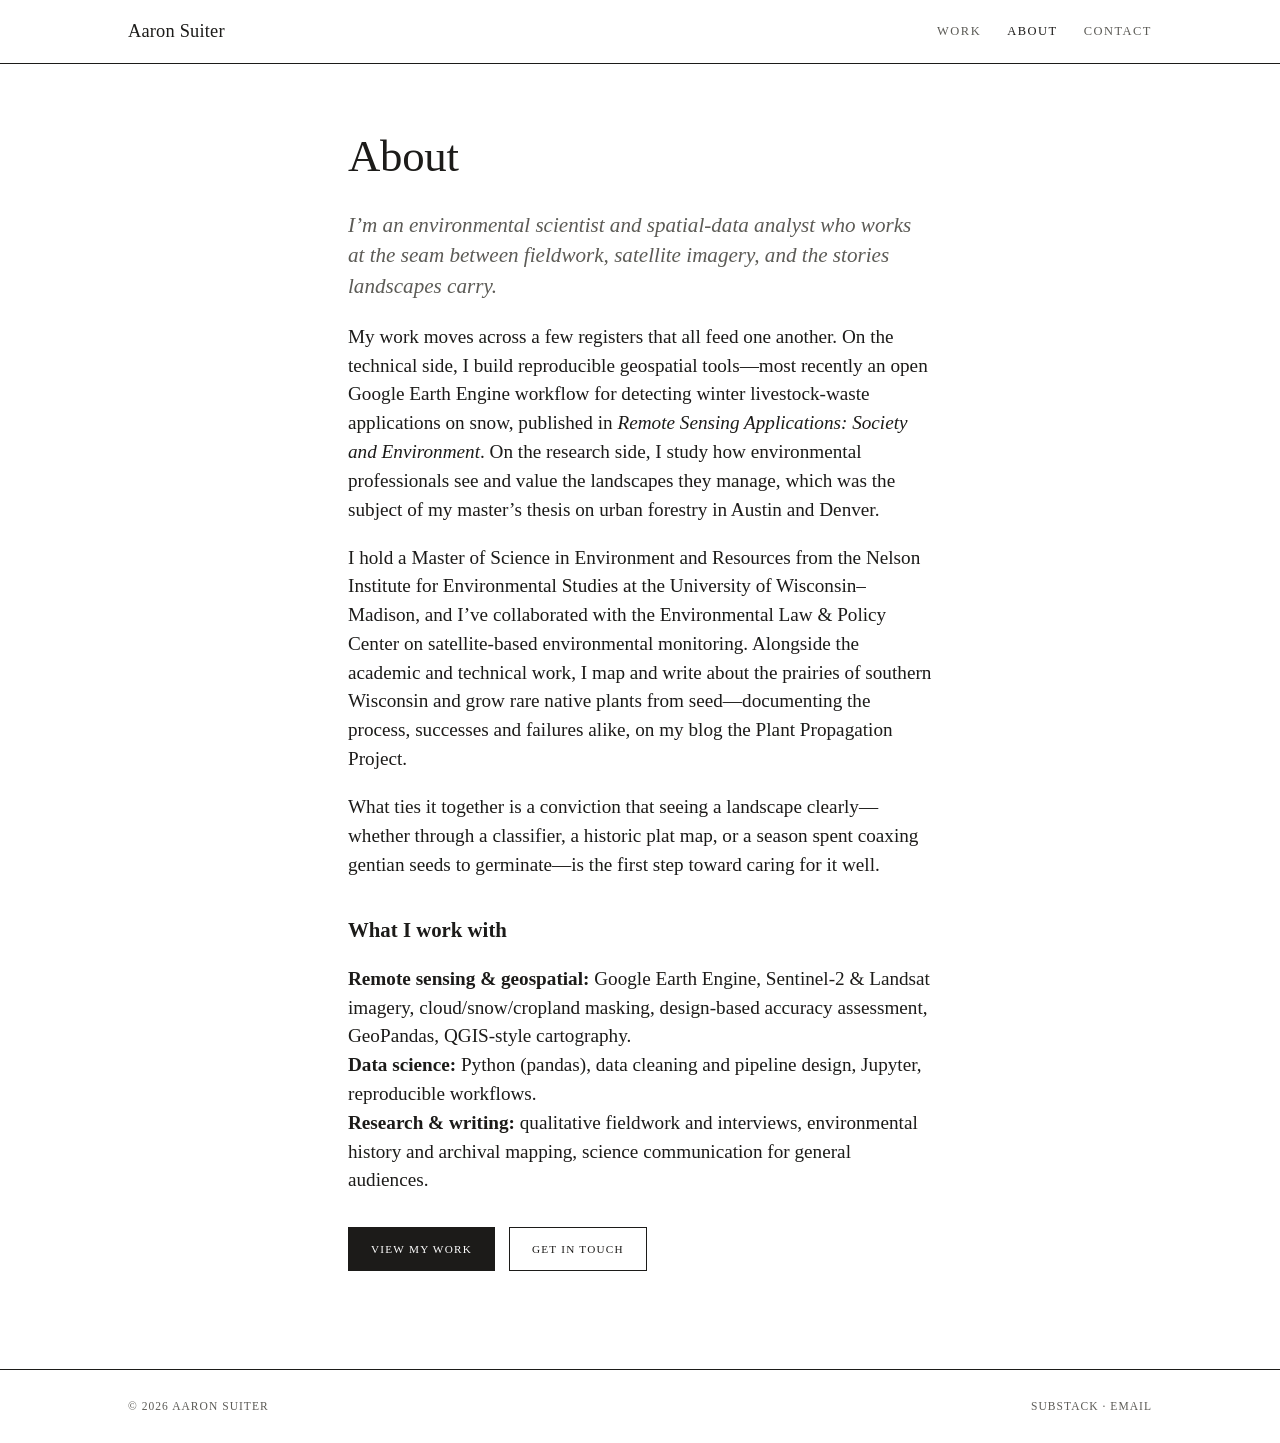
==== about.html @ c7a47996 "Add files via upload" ====
<!DOCTYPE html>
<html lang="en">
<head>
<meta charset="utf-8">
<meta name="viewport" content="width=device-width, initial-scale=1">
<title>About — Aaron Suiter</title>
<meta name="description" content="About Aaron Suiter: environmental scientist, spatial data analyst, cartographer, and writer.">
<link rel="stylesheet" href="style.css">
</head>
<body>

<header class="site-header">
  <nav class="nav">
    <div class="brand"><a href="index.html">Aaron Suiter</a></div>
    <ul class="nav-links">
      <li><a href="index.html">Work</a></li>
      <li><a href="about.html" class="active">About</a></li>
      <li><a href="contact.html">Contact</a></li>
    </ul>
  </nav>
</header>

<main class="prose">
  <h1>About</h1>
  <p class="lead">I’m an environmental scientist and spatial-data analyst who works at the seam between fieldwork, satellite imagery, and the stories landscapes carry.</p>

  <p>My work moves across a few registers that all feed one another. On the technical side, I build reproducible geospatial tools—most recently an open Google Earth Engine workflow for detecting winter livestock-waste applications on snow, published in <em>Remote Sensing Applications: Society and Environment</em>. On the research side, I study how environmental professionals see and value the landscapes they manage, which was the subject of my master’s thesis on urban forestry in Austin and Denver.</p>

  <p>I hold a Master of Science in Environment and Resources from the Nelson Institute for Environmental Studies at the University of Wisconsin–Madison, and I’ve collaborated with the Environmental Law &amp; Policy Center on satellite-based environmental monitoring. Alongside the academic and technical work, I map and write about the prairies of southern Wisconsin and grow rare native plants from seed—documenting the process, successes and failures alike, on my blog the Plant Propagation Project.</p>

  <p>What ties it together is a conviction that seeing a landscape clearly—whether through a classifier, a historic plat map, or a season spent coaxing gentian seeds to germinate—is the first step toward caring for it well.</p>

  <h2 style="font-size:1.3rem;margin-top:36px;">What I work with</h2>
  <p><strong>Remote sensing &amp; geospatial:</strong> Google Earth Engine, Sentinel-2 &amp; Landsat imagery, cloud/snow/cropland masking, design-based accuracy assessment, GeoPandas, QGIS-style cartography.<br>
  <strong>Data science:</strong> Python (pandas), data cleaning and pipeline design, Jupyter, reproducible workflows.<br>
  <strong>Research &amp; writing:</strong> qualitative fieldwork and interviews, environmental history and archival mapping, science communication for general audiences.</p>

  <div class="btns">
    <a class="btn primary" href="index.html">View my work</a>
    <a class="btn" href="contact.html">Get in touch</a>
  </div>
</main>

<footer class="site-footer">
  <div class="footer-inner">
    <span>© 2026 Aaron Suiter</span>
    <span>
      <a href="https://plantpropagationproject.substack.com/">Substack</a> ·
      <a href="mailto:aks1292@gmail.com">Email</a>
    </span>
  </div>
</footer>

</body>
</html>
---- style.css ----
/* ===========================================================
   Theme: "Editorial / Field Notes"  (Butterick-tuned)
   Charter typeface, ~145% leading, a 60–70 char measure,
   ragged-right, letterspaced small caps. Drop-in for style.css.
   Set colors via the :root palette only.
   =========================================================== */

:root {
  --ink:#1c1b19; --green:#8a2f22; --green-dk:#6f251b; --gold:#8a2f22; --gold-dk:#6f251b;
  --cream:#ffffff; --card:#ffffff; --muted:#5c5b56; --line:#e3e1db;
  --shadow:none; --shadow-hi:none; --maxw:1080px; --radius:0;
}
*{box-sizing:border-box}
html{scroll-behavior:smooth}
body{
  margin:0;
  font-family:"Charter","Iowan Old Style","Palatino Linotype","Palatino",Georgia,serif;
  font-size:1.0625rem; line-height:1.45; color:var(--ink); background:var(--cream);
  font-feature-settings:"kern","liga","onum","pnum";
  text-rendering:optimizeLegibility; -webkit-font-smoothing:antialiased;
  hanging-punctuation:first allow-end last;
}
img{max-width:100%;display:block}
a{color:var(--gold);text-decoration:none}
a:hover{color:var(--gold-dk);text-decoration:underline;text-underline-offset:2px}

.site-header{border-bottom:1px solid var(--ink)}
.nav{max-width:var(--maxw);margin:0 auto;display:flex;align-items:center;justify-content:space-between;padding:18px 28px}
.brand{font-size:1.15rem;letter-spacing:.01em;font-weight:400}
.brand a{color:var(--ink)}.brand span{color:var(--gold)}
.nav-links{display:flex;gap:26px;list-style:none;margin:0;padding:0;font-size:.78rem;text-transform:uppercase;letter-spacing:.12em}
.nav-links a{color:var(--muted);font-weight:400}.nav-links a:hover,.nav-links a.active{color:var(--ink);text-decoration:none}

.hero{max-width:760px;margin:0 auto;padding:78px 28px 28px;text-align:center;border-bottom:1px solid var(--line)}
.hero .kicker{text-transform:uppercase;letter-spacing:.16em;font-size:.72rem;color:var(--muted);font-weight:400;margin:0 0 22px}
.hero h1{font-size:clamp(2.1rem,5vw,3.3rem);line-height:1.14;margin:0 0 20px;font-weight:400;letter-spacing:-.006em}
.hero .lede{font-size:1.25rem;line-height:1.5;color:var(--muted);max-width:34em;margin:0 auto;font-style:italic}

.grid-wrap{max-width:var(--maxw);margin:0 auto;padding:46px 28px 90px}
.grid{display:grid;gap:52px 42px;grid-template-columns:repeat(auto-fill,minmax(290px,1fr))}
.card{background:none;border:none;border-top:1px solid var(--ink);border-radius:0;overflow:visible;box-shadow:none;display:flex;flex-direction:column;padding-top:20px;transition:none}
.card:hover{transform:none}
.card a.thumb{display:block;overflow:hidden;aspect-ratio:3/2;margin-bottom:18px}
.card a.thumb img{width:100%;height:100%;object-fit:cover;filter:saturate(.94);transition:transform .6s ease}
.card:hover a.thumb img{transform:scale(1.03)}
.card-body{padding:0;display:flex;flex-direction:column;gap:9px;flex:1}
.tag{font-size:.68rem;letter-spacing:.12em;text-transform:uppercase;color:var(--muted);font-weight:400}
.tag .dot{margin:0 7px;color:var(--line)}
.card h3{margin:0;font-size:1.5rem;line-height:1.22;font-weight:400}
.card h3 a{color:var(--ink)}.card h3 a:hover{color:var(--gold);text-decoration:none}
.card p{margin:0;color:var(--muted);font-size:1.02rem;line-height:1.45}
.card .more{margin-top:auto;padding-top:12px;font-size:.7rem;text-transform:uppercase;letter-spacing:.12em;color:var(--gold-dk)}
.card .more::after{content:"\00a0\2192"}

/* work list (home): text left, image right */
.worklist{max-width:940px;margin:0 auto;padding:26px 28px 96px}
.work{display:grid;grid-template-columns:1fr 1fr;gap:46px;align-items:center;padding:48px 0;border-top:1px solid var(--line)}
.work:first-child{border-top:none;padding-top:26px}
.work-text{min-width:0}
.work-index{font-size:.7rem;text-transform:uppercase;letter-spacing:.14em;color:var(--muted);margin:0 0 12px}
.work-index .num{color:var(--ink);margin-right:14px}
.work h2{font-size:clamp(1.6rem,3vw,2.1rem);line-height:1.16;margin:0 0 8px;font-weight:400;letter-spacing:-.006em}
.work h2 a{color:var(--ink)}.work h2 a:hover{color:var(--gold);text-decoration:none}
.work-meta{font-size:.92rem;color:var(--muted);font-style:italic;margin:0 0 14px}
.work-desc{font-size:1.08rem;line-height:1.5;margin:0 0 16px}
.work .view{font-size:.7rem;text-transform:uppercase;letter-spacing:.12em;color:var(--gold)}
.work .view::after{content:"\00a0\2192"}
.work-media{min-width:0}
.work-figure{display:block;overflow:hidden;margin:0;border:1px solid var(--line)}
.work-figure img{width:100%;height:auto;display:block;filter:saturate(.94);transition:transform .6s ease}
.work-figure:hover img{transform:scale(1.03)}
.work-credit{display:block;margin-top:8px;font-size:.72rem;color:var(--muted);letter-spacing:.02em}
@media(max-width:720px){
  .work{grid-template-columns:1fr;gap:20px;padding:38px 0}
}

.detail{max-width:640px;margin:0 auto;padding:60px 28px 90px}
.breadcrumb{font-size:.7rem;text-transform:uppercase;letter-spacing:.12em;color:var(--muted);margin:0 0 30px}
.detail h1{font-size:clamp(2rem,4.5vw,2.9rem);line-height:1.16;margin:10px 0 14px;font-weight:400;letter-spacing:-.006em}
.detail .tag{font-size:.68rem}
.detail .meta{color:var(--muted);font-size:.98rem;font-style:italic;margin:0 0 30px;padding-bottom:24px;border-bottom:1px solid var(--line)}
.detail figure{margin:36px 0}
.detail figure img{width:100%;border-radius:0;border:1px solid var(--line);filter:saturate(.94)}
.detail figure.plain img{border:none;filter:none}
.detail figcaption{font-size:.86rem;color:var(--muted);margin-top:10px;text-align:center;font-style:italic}
.detail figcaption .cred{display:block;margin-top:5px;font-size:.85em;font-style:normal;letter-spacing:.02em}
.detail h2{font-size:1.0rem;text-transform:uppercase;letter-spacing:.1em;margin:44px 0 14px;font-weight:400}
.detail p{font-size:1.2rem;line-height:1.5;margin:0 0 20px}
.detail ul{font-size:1.16rem;line-height:1.5;padding-left:1.1em}.detail li{margin-bottom:10px}
.figrow{display:grid;grid-template-columns:1fr 1fr;gap:18px;margin:36px 0}.figrow figure{margin:0}
@media(max-width:640px){.figrow{grid-template-columns:1fr}}
.btns{display:flex;flex-wrap:wrap;gap:14px;margin:32px 0 8px}
.btn{font-size:.7rem;text-transform:uppercase;letter-spacing:.11em;padding:13px 22px;border-radius:0;border:1px solid var(--ink);color:var(--ink);background:none;transition:all .18s ease}
.btn:hover{background:var(--ink);color:var(--cream);text-decoration:none}
.btn.primary{background:var(--ink);color:var(--cream)}.btn.primary:hover{background:var(--gold-dk);border-color:var(--gold-dk)}
.callout{background:none;border:none;border-top:1px solid var(--ink);border-bottom:1px solid var(--ink);padding:20px 0;border-radius:0;margin:32px 0;font-style:italic;font-size:1.12rem;line-height:1.5}
.prose{max-width:640px;margin:0 auto;padding:60px 28px 90px}
.prose h1{font-size:clamp(2rem,4.5vw,2.8rem);margin:0 0 12px;font-weight:400;letter-spacing:-.006em}
.prose p{font-size:1.2rem;line-height:1.5}.prose .lead{font-size:1.32rem;line-height:1.45;color:var(--muted);font-style:italic}
.contact-list{list-style:none;padding:0;font-size:1.16rem}.contact-list li{margin-bottom:18px}
.contact-list .lbl{font-size:.68rem;text-transform:uppercase;letter-spacing:.12em;color:var(--muted);font-weight:400;display:block;margin-bottom:3px}
.site-footer{border-top:1px solid var(--ink);background:none;color:var(--muted);font-size:.72rem;text-transform:uppercase;letter-spacing:.09em}
.footer-inner{max-width:var(--maxw);margin:0 auto;padding:28px;display:flex;flex-wrap:wrap;gap:10px 24px;justify-content:space-between}
.footer-inner a{color:var(--muted)}.footer-inner a:hover{color:var(--ink)}

/* interactive sewer charts */
.viz{margin:52px 0;padding-top:34px;border-top:1px solid var(--line)}
  .viz:first-of-type{border-top:none;padding-top:0}
  .viz h2{margin:0 0 4px}
  .viz .viz-sub{margin:0 0 16px;color:var(--muted);font-style:italic;font-size:1.02rem}
  .chart{width:100%}
  .chart svg{width:100%;height:auto;display:block;overflow:visible}
  .axis text,text.axis{fill:var(--muted);font-size:12px}
  .axis-title{fill:var(--muted);font-size:12px;font-style:italic}
  .gridline{stroke:var(--line);stroke-width:.8}
  .refline{stroke:var(--muted);stroke-width:1;stroke-dasharray:3 3}
  .viz-note{font-size:.86rem;color:var(--muted);margin-top:12px;font-style:italic;line-height:1.45}
  .dot,.cityline,.qmark{cursor:pointer}
  .legend{display:flex;flex-wrap:wrap;gap:6px 20px;margin:0 0 14px}
  .legend .item{display:flex;align-items:center;gap:7px;font-size:.9rem;color:var(--ink);cursor:pointer;user-select:none}
  .legend .item.dim{opacity:.32}
  .legend .sw{width:15px;height:4px;border-radius:0;display:inline-block}
  .toggle{display:inline-flex;border:1px solid var(--ink);margin:0 0 16px}
  .toggle button{font-family:inherit;font-size:.7rem;text-transform:uppercase;letter-spacing:.1em;
    padding:9px 16px;background:none;border:none;color:var(--muted);cursor:pointer;border-right:1px solid var(--line)}
  .toggle button:last-child{border-right:none}
  .toggle button.on{background:var(--ink);color:#fff}
  .tt{position:fixed;pointer-events:none;z-index:50;background:var(--ink);color:#fff;padding:7px 11px;
    font-size:12.5px;line-height:1.4;max-width:230px;opacity:0;transition:opacity .1s ease;box-shadow:0 2px 10px rgba(0,0,0,.18)}
  .tt .accent{color:#e9b9b0}

/* substack post embeds */
.substack-post-embed{margin:22px auto;max-width:100%}
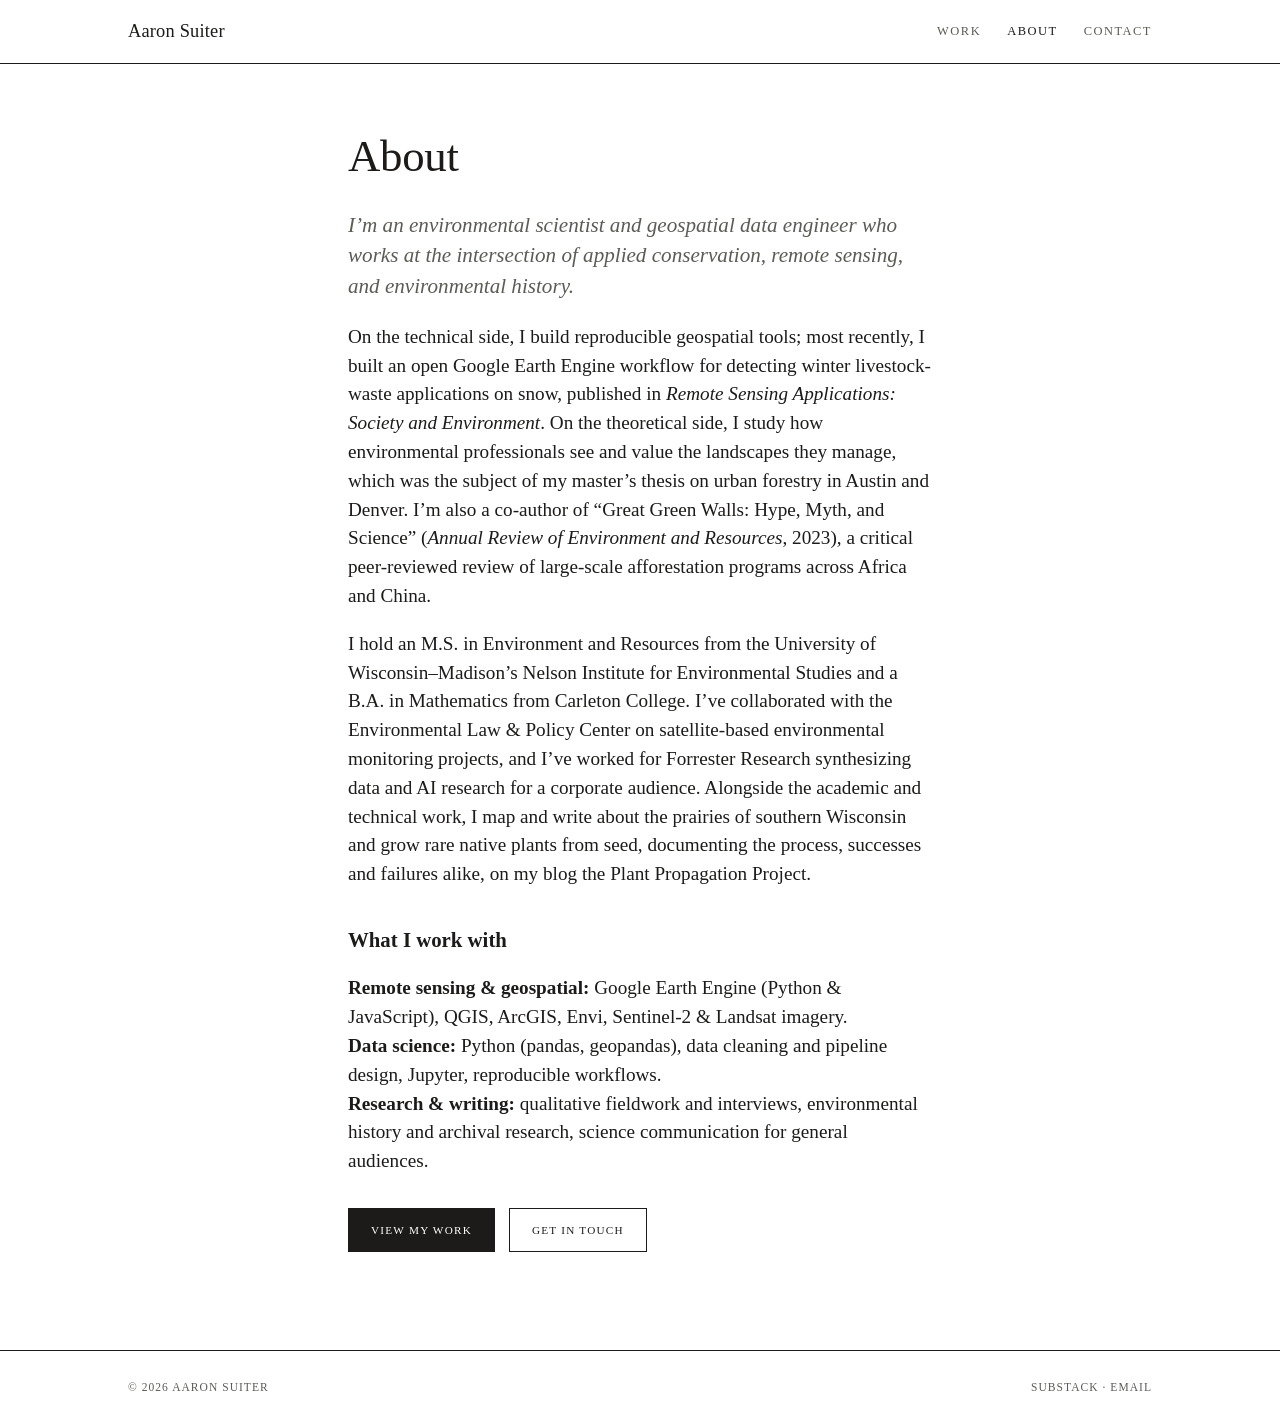
==== commit b2639479: "Add files via upload" ====
--- a/about.html
+++ b/about.html
@@ -22,18 +22,17 @@
 
 <main class="prose">
   <h1>About</h1>
-  <p class="lead">I’m an environmental scientist and spatial-data analyst who works at the seam between fieldwork, satellite imagery, and the stories landscapes carry.</p>
+  <p class="lead">I’m an environmental scientist and geospatial data engineer who works at the intersection of applied conservation, remote sensing, and environmental history.</p>
 
-  <p>My work moves across a few registers that all feed one another. On the technical side, I build reproducible geospatial tools—most recently an open Google Earth Engine workflow for detecting winter livestock-waste applications on snow, published in <em>Remote Sensing Applications: Society and Environment</em>. On the research side, I study how environmental professionals see and value the landscapes they manage, which was the subject of my master’s thesis on urban forestry in Austin and Denver.</p>
+  <p>On the technical side, I build reproducible geospatial tools; most recently, I built an open Google Earth Engine workflow for detecting winter livestock-waste applications on snow, published in <em>Remote Sensing Applications: Society and Environment</em>. On the theoretical side, I study how environmental professionals see and value the landscapes they manage, which was the subject of my master’s thesis on urban forestry in Austin and Denver. I’m also a co-author of “Great Green Walls: Hype, Myth, and Science” (<em>Annual Review of Environment and Resources</em>, 2023), a critical peer-reviewed review of large-scale afforestation programs across Africa and China.</p>
 
-  <p>I hold a Master of Science in Environment and Resources from the Nelson Institute for Environmental Studies at the University of Wisconsin–Madison, and I’ve collaborated with the Environmental Law &amp; Policy Center on satellite-based environmental monitoring. Alongside the academic and technical work, I map and write about the prairies of southern Wisconsin and grow rare native plants from seed—documenting the process, successes and failures alike, on my blog the Plant Propagation Project.</p>
+  <p>I hold an M.S. in Environment and Resources from the University of Wisconsin–Madison’s Nelson Institute for Environmental Studies and a B.A. in Mathematics from Carleton College. I’ve collaborated with the Environmental Law &amp; Policy Center on satellite-based environmental monitoring projects, and I’ve worked for Forrester Research synthesizing data and AI research for a corporate audience. Alongside the academic and technical work, I map and write about the prairies of southern Wisconsin and grow rare native plants from seed, documenting the process, successes and failures alike, on my blog the Plant Propagation Project.</p>
 
-  <p>What ties it together is a conviction that seeing a landscape clearly—whether through a classifier, a historic plat map, or a season spent coaxing gentian seeds to germinate—is the first step toward caring for it well.</p>
-
+  
   <h2 style="font-size:1.3rem;margin-top:36px;">What I work with</h2>
-  <p><strong>Remote sensing &amp; geospatial:</strong> Google Earth Engine, Sentinel-2 &amp; Landsat imagery, cloud/snow/cropland masking, design-based accuracy assessment, GeoPandas, QGIS-style cartography.<br>
-  <strong>Data science:</strong> Python (pandas), data cleaning and pipeline design, Jupyter, reproducible workflows.<br>
-  <strong>Research &amp; writing:</strong> qualitative fieldwork and interviews, environmental history and archival mapping, science communication for general audiences.</p>
+  <p><strong>Remote sensing &amp; geospatial:</strong> Google Earth Engine (Python &amp; JavaScript), QGIS, ArcGIS, Envi, Sentinel-2 &amp; Landsat imagery.<br>
+  <strong>Data science:</strong> Python (pandas, geopandas), data cleaning and pipeline design, Jupyter, reproducible workflows.<br>
+  <strong>Research &amp; writing:</strong> qualitative fieldwork and interviews, environmental history and archival research, science communication for general audiences.</p>
 
   <div class="btns">
     <a class="btn primary" href="index.html">View my work</a>
@@ -46,7 +45,7 @@
     <span>© 2026 Aaron Suiter</span>
     <span>
       <a href="https://plantpropagationproject.substack.com/">Substack</a> ·
-      <a href="mailto:aks1292@gmail.com">Email</a>
+      <a href="mailto:plantpropagationproject@gmail.com">Email</a>
     </span>
   </div>
 </footer>
--- a/style.css
+++ b/style.css
@@ -66,7 +66,7 @@
 .work .view{font-size:.7rem;text-transform:uppercase;letter-spacing:.12em;color:var(--gold)}
 .work .view::after{content:"\00a0\2192"}
 .work-media{min-width:0}
-.work-figure{display:block;overflow:hidden;margin:0;border:1px solid var(--line)}
+.work-figure{display:block;overflow:hidden;margin:0}
 .work-figure img{width:100%;height:auto;display:block;filter:saturate(.94);transition:transform .6s ease}
 .work-figure:hover img{transform:scale(1.03)}
 .work-credit{display:block;margin-top:8px;font-size:.72rem;color:var(--muted);letter-spacing:.02em}
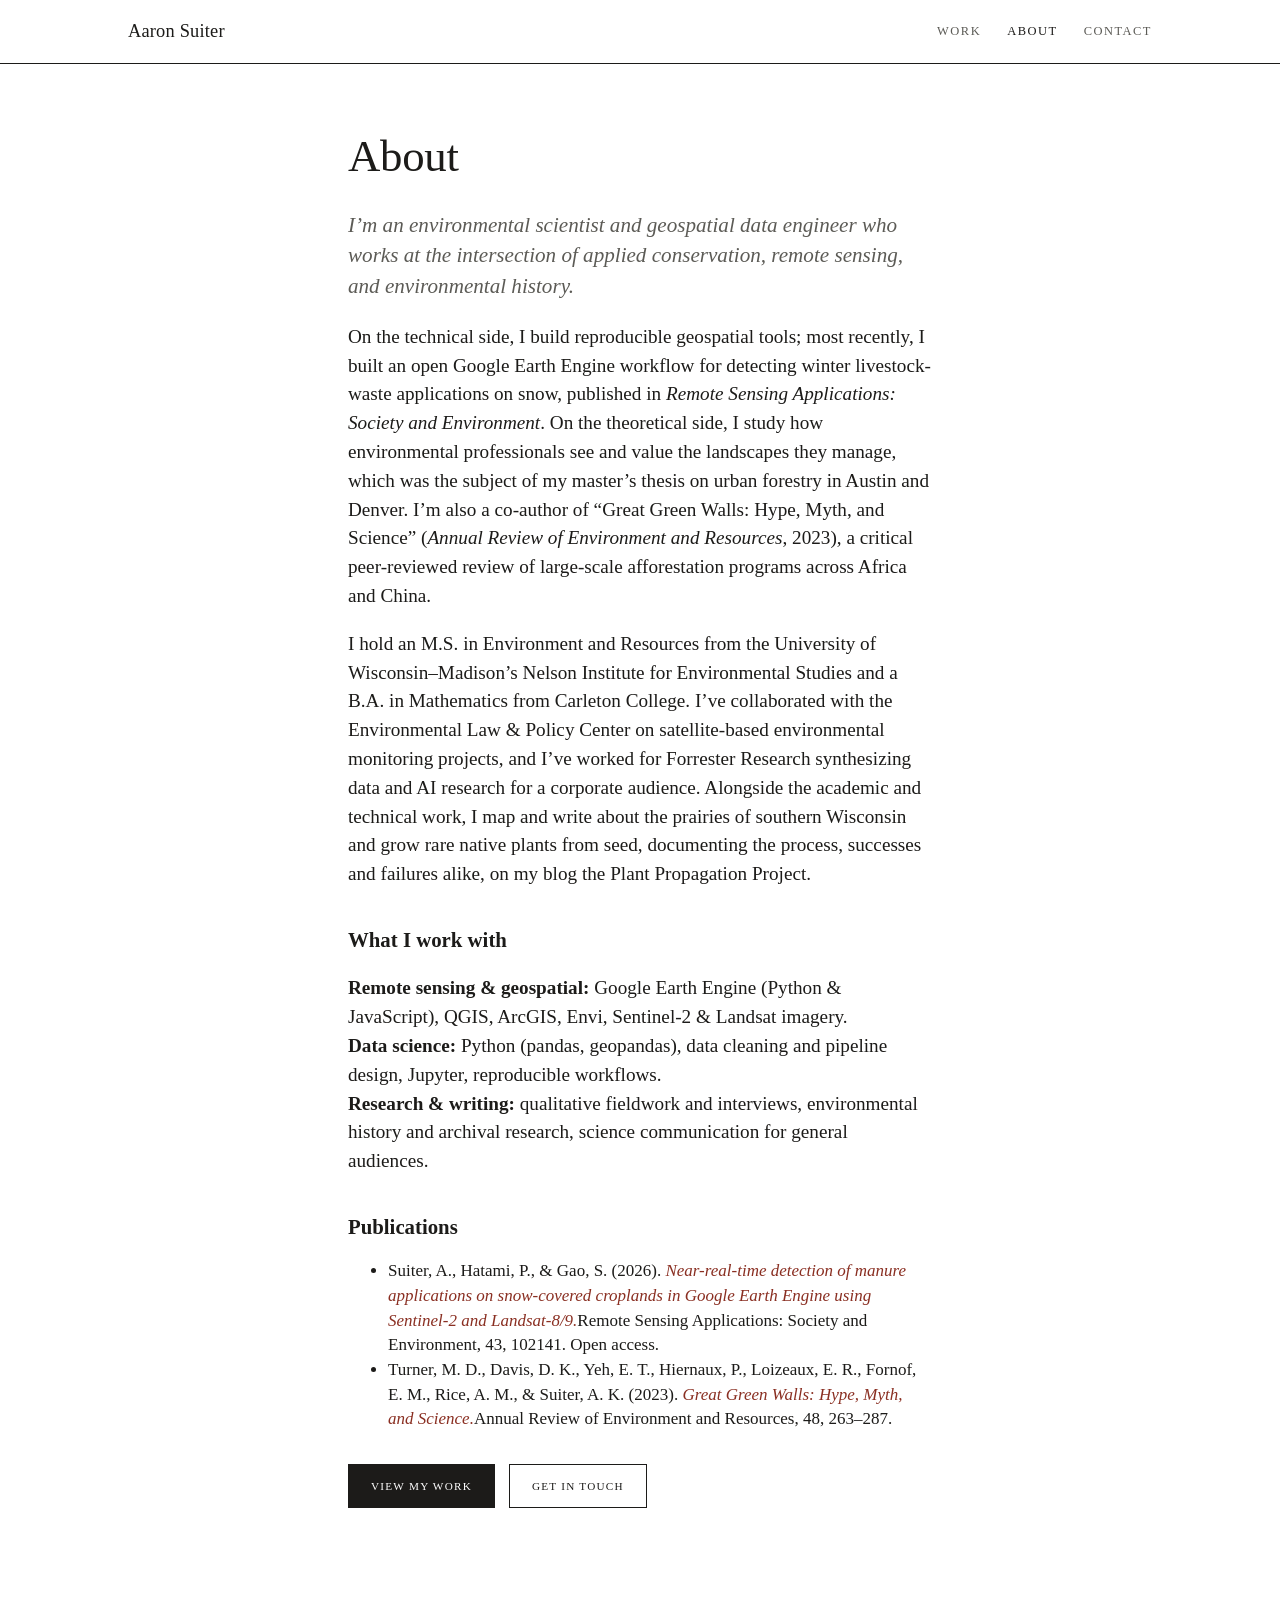
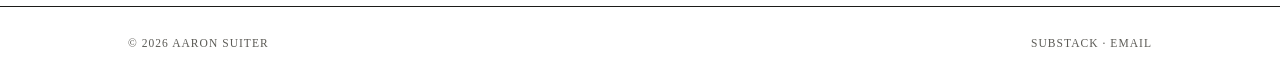
==== commit 58b2b733: "Add files via upload" ====
--- a/about.html
+++ b/about.html
@@ -34,6 +34,12 @@
   <strong>Data science:</strong> Python (pandas, geopandas), data cleaning and pipeline design, Jupyter, reproducible workflows.<br>
   <strong>Research &amp; writing:</strong> qualitative fieldwork and interviews, environmental history and archival research, science communication for general audiences.</p>
 
+  <h2 style="font-size:1.3rem;margin-top:36px;">Publications</h2>
+  <ul class="publications">
+    <li>Suiter, A., Hatami, P., &amp; Gao, S. (2026). <a href="https://doi.org/10.1016/j.rsase.2026.102141"><em>Near-real-time detection of manure applications on snow-covered croplands in Google Earth Engine using Sentinel-2 and Landsat-8/9.</em></a><span class="pub-meta">Remote Sensing Applications: Society and Environment, 43, 102141. Open access.</span></li>
+    <li>Turner, M. D., Davis, D. K., Yeh, E. T., Hiernaux, P., Loizeaux, E. R., Fornof, E. M., Rice, A. M., &amp; Suiter, A. K. (2023). <a href="https://doi.org/10.1146/annurev-environ-112321-111102"><em>Great Green Walls: Hype, Myth, and Science.</em></a><span class="pub-meta">Annual Review of Environment and Resources, 48, 263–287.</span></li>
+  </ul>
+
   <div class="btns">
     <a class="btn primary" href="index.html">View my work</a>
     <a class="btn" href="contact.html">Get in touch</a>
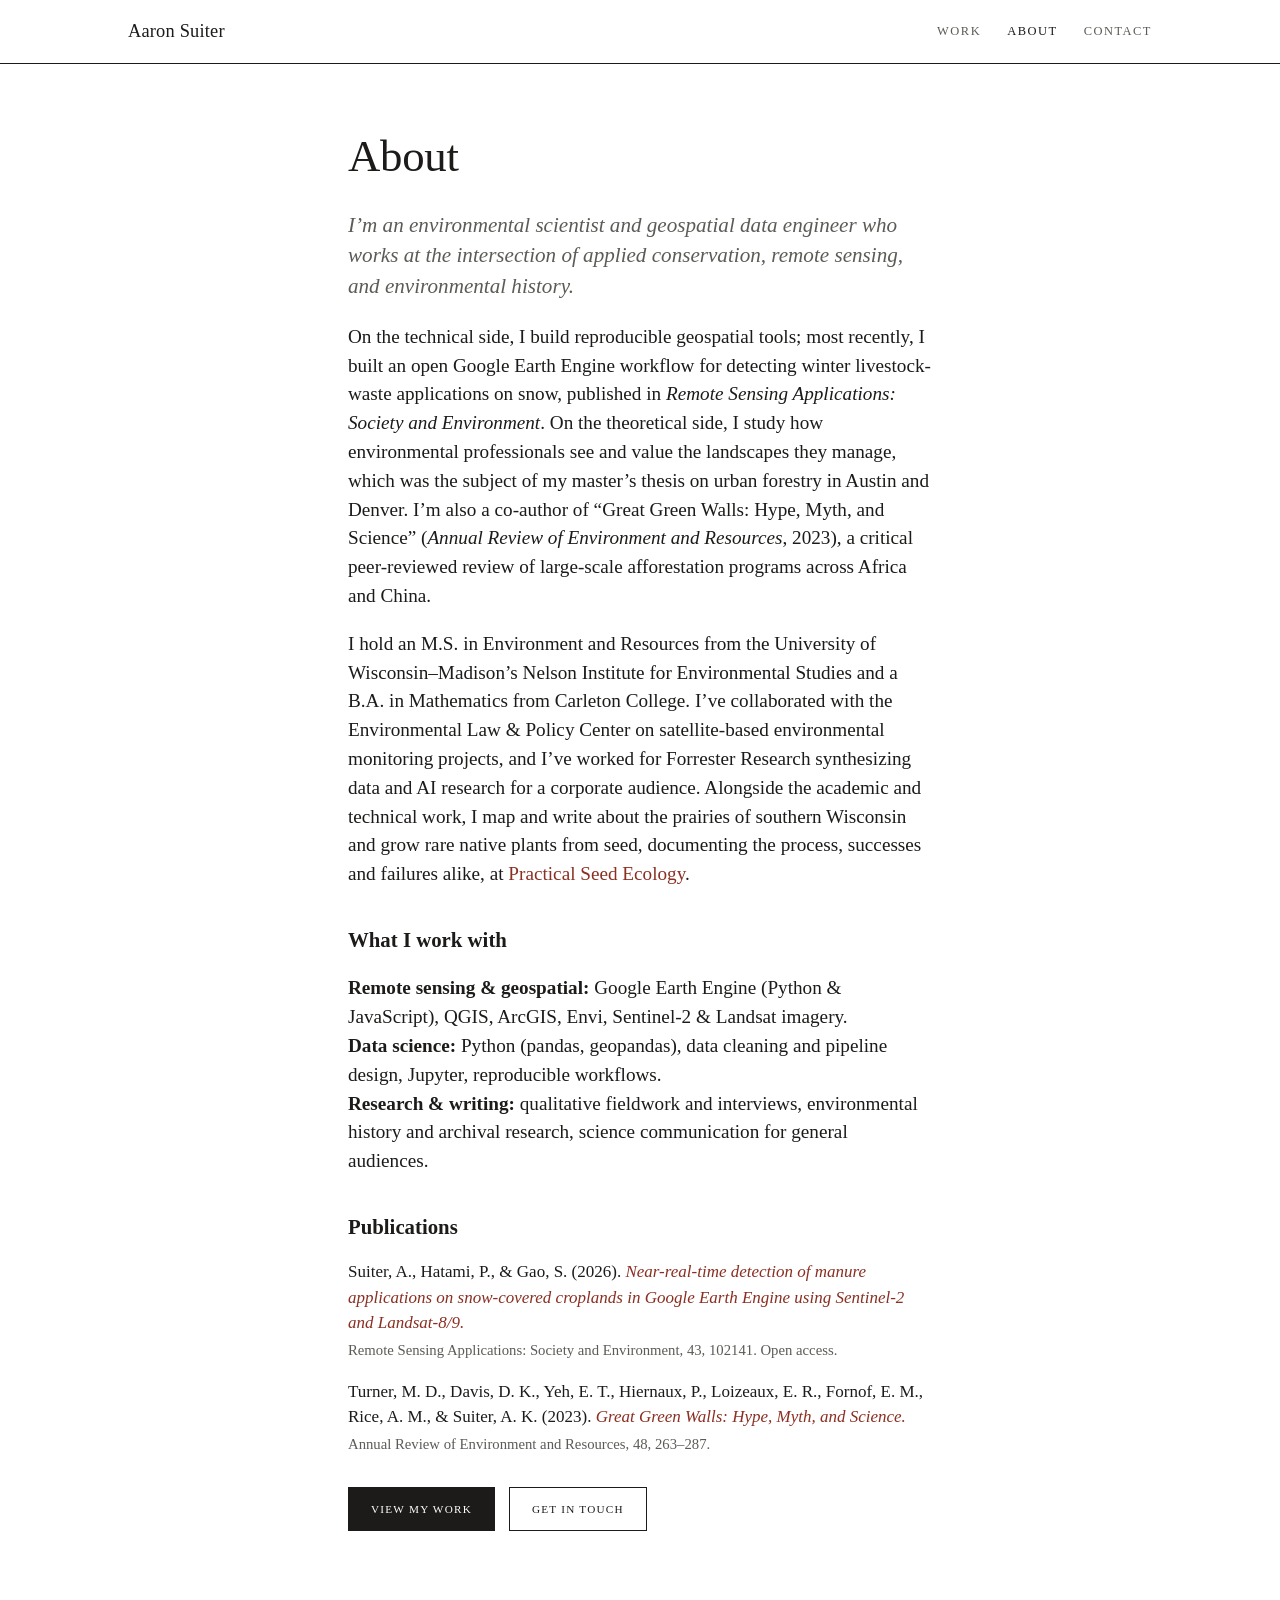
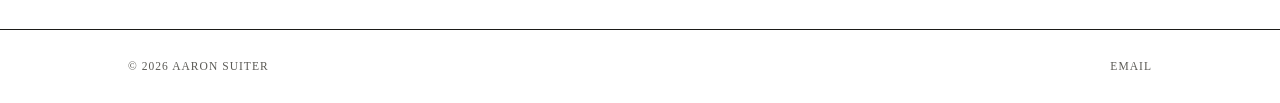
==== commit 64af296b: "Add files via upload Point prairie and propagation projects at seedecology.org" ====
--- a/about.html
+++ b/about.html
@@ -26,7 +26,7 @@
 
   <p>On the technical side, I build reproducible geospatial tools; most recently, I built an open Google Earth Engine workflow for detecting winter livestock-waste applications on snow, published in <em>Remote Sensing Applications: Society and Environment</em>. On the theoretical side, I study how environmental professionals see and value the landscapes they manage, which was the subject of my master’s thesis on urban forestry in Austin and Denver. I’m also a co-author of “Great Green Walls: Hype, Myth, and Science” (<em>Annual Review of Environment and Resources</em>, 2023), a critical peer-reviewed review of large-scale afforestation programs across Africa and China.</p>
 
-  <p>I hold an M.S. in Environment and Resources from the University of Wisconsin–Madison’s Nelson Institute for Environmental Studies and a B.A. in Mathematics from Carleton College. I’ve collaborated with the Environmental Law &amp; Policy Center on satellite-based environmental monitoring projects, and I’ve worked for Forrester Research synthesizing data and AI research for a corporate audience. Alongside the academic and technical work, I map and write about the prairies of southern Wisconsin and grow rare native plants from seed, documenting the process, successes and failures alike, on my blog the Plant Propagation Project.</p>
+  <p>I hold an M.S. in Environment and Resources from the University of Wisconsin–Madison’s Nelson Institute for Environmental Studies and a B.A. in Mathematics from Carleton College. I’ve collaborated with the Environmental Law &amp; Policy Center on satellite-based environmental monitoring projects, and I’ve worked for Forrester Research synthesizing data and AI research for a corporate audience. Alongside the academic and technical work, I map and write about the prairies of southern Wisconsin and grow rare native plants from seed, documenting the process, successes and failures alike, at <a href="https://seedecology.org/">Practical Seed Ecology</a>.</p>
 
   
   <h2 style="font-size:1.3rem;margin-top:36px;">What I work with</h2>
@@ -50,7 +50,6 @@
   <div class="footer-inner">
     <span>© 2026 Aaron Suiter</span>
     <span>
-      <a href="https://plantpropagationproject.substack.com/">Substack</a> ·
       <a href="mailto:plantpropagationproject@gmail.com">Email</a>
     </span>
   </div>
--- a/style.css
+++ b/style.css
@@ -99,6 +99,9 @@
 .prose p{font-size:1.2rem;line-height:1.5}.prose .lead{font-size:1.32rem;line-height:1.45;color:var(--muted);font-style:italic}
 .contact-list{list-style:none;padding:0;font-size:1.16rem}.contact-list li{margin-bottom:18px}
 .contact-list .lbl{font-size:.68rem;text-transform:uppercase;letter-spacing:.12em;color:var(--muted);font-weight:400;display:block;margin-bottom:3px}
+.publications{list-style:none;padding:0;margin:0}
+.publications li{margin-bottom:18px;line-height:1.5}
+.publications .pub-meta{display:block;margin-top:3px;color:var(--muted);font-size:.92rem}
 .site-footer{border-top:1px solid var(--ink);background:none;color:var(--muted);font-size:.72rem;text-transform:uppercase;letter-spacing:.09em}
 .footer-inner{max-width:var(--maxw);margin:0 auto;padding:28px;display:flex;flex-wrap:wrap;gap:10px 24px;justify-content:space-between}
 .footer-inner a{color:var(--muted)}.footer-inner a:hover{color:var(--ink)}
